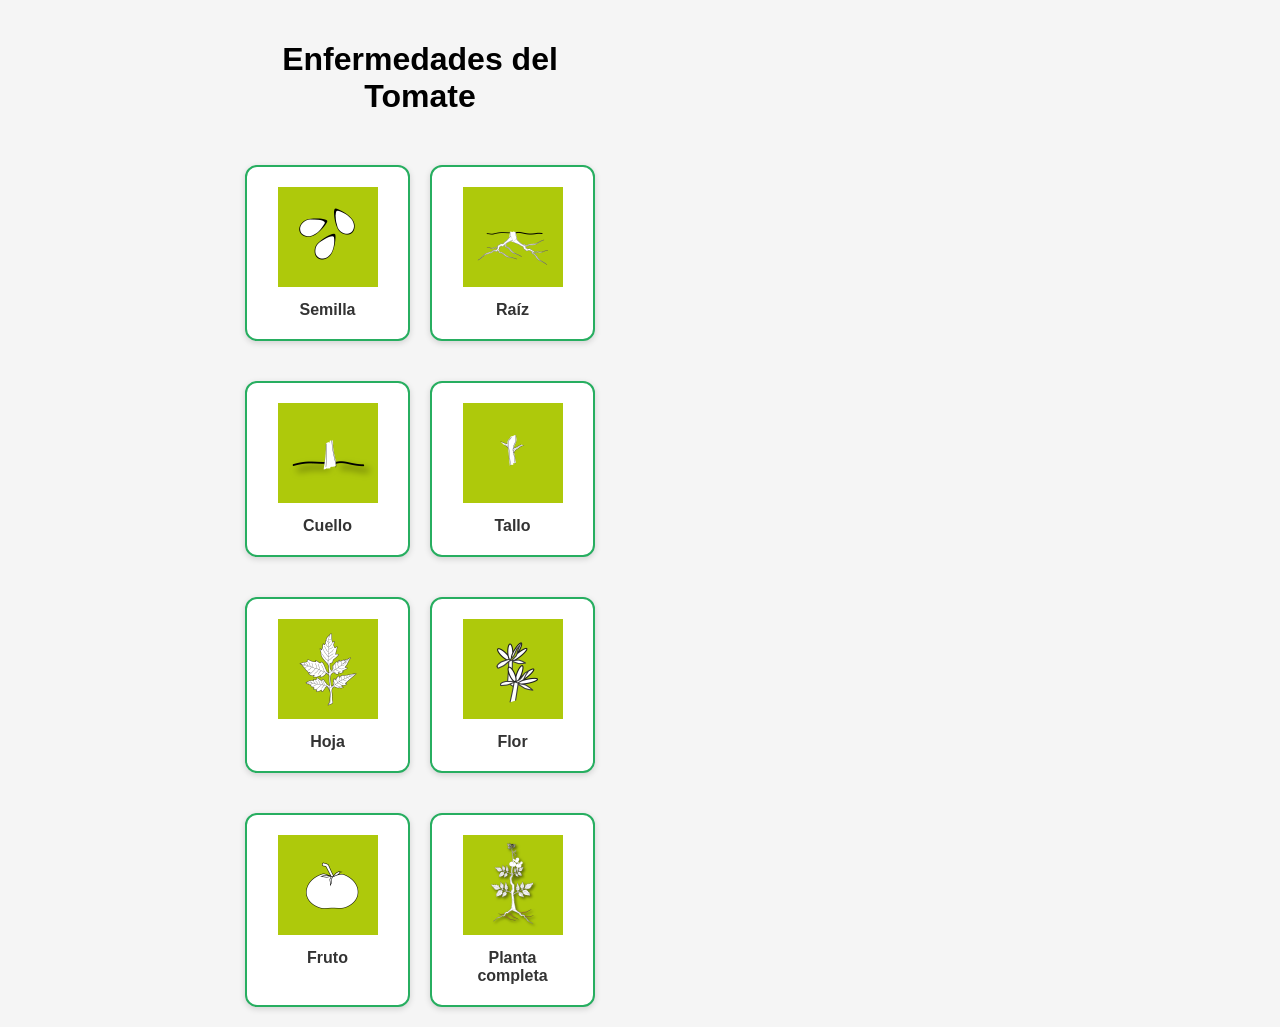
==== index.html @ dbea2f17 "Add files via upload" ====
<!DOCTYPE html>
<html lang="es">

<head>

<meta charset="UTF-8">

<meta
    name="viewport"
    content="width=device-width, initial-scale=1.0"
>

<title>
Enfermedades del Tomate
</title>

<link rel="stylesheet" href="style.css">

<style>

body{
    font-family: Arial, sans-serif;
    margin:0;
    padding:20px;
    background:#f5f5f5;
}

.container{
    max-width:350px;
    margin:auto;
}

h1{
    text-align:center;
    margin-bottom:30px;
}

.grid{

    display:grid;

    grid-template-columns:
        repeat(2,1fr);

    gap:20px;
}

.card{

    background:white;

    border-radius:12px;

    padding:20px;

    text-align:center;

    text-decoration:none;

    color:#333;

    box-shadow:
        0 2px 6px rgba(0,0,0,.15);

    transition:.2s;
}

.card:hover{

    transform:translateY(-4px);

    box-shadow:
        0 4px 12px rgba(0,0,0,.2);
}

.card img{

    width:100px;

    height:100px;

    object-fit:contain;

    margin-bottom:10px;
}

.card span{

    display:block;

    font-weight:bold;
}

</style>

</head>

<body>

<div class="container">

<h1>
Enfermedades del Tomate
</h1>

<div class="grid">

<a class="card" href="sintomas.html?loc=L01">
<img src="images/iconos/semilla.png">
<span>Semilla</span>
</a>

<a class="card" href="sintomas.html?loc=L02">
<img src="images/iconos/raiz.png">
<span>Raíz</span>
</a>

<a class="card" href="sintomas.html?loc=L03">
<img src="images/iconos/cuello.png">
<span>Cuello</span>
</a>

<a class="card" href="sintomas.html?loc=L04">
<img src="images/iconos/tallo.png">
<span>Tallo</span>
</a>

<a class="card" href="sintomas.html?loc=L05">
<img src="images/iconos/hoja.png">
<span>Hoja</span>
</a>

<a class="card" href="sintomas.html?loc=L06">
<img src="images/iconos/flor.png">
<span>Flor</span>
</a>

<a class="card" href="sintomas.html?loc=L07">
<img src="images/iconos/fruto.png">
<span>Fruto</span>
</a>

<a class="card" href="sintomas.html?loc=L08">
<img src="images/iconos/planta.png">
<span>Planta completa</span>
</a>

</div>

</div>

</body>

</html>
---- style.css ----
body {

    font-family: 'Segoe UI', sans-serif;

    max-width: 800px;

    margin: auto;

    padding: 20px;

    background: #f4f7f6;
}

/* ========================= */
/* SECCIONES */
/* ========================= */

.step {

    background: white;

    padding: 15px;

    margin-bottom: 15px;

    border-left: 5px solid #27ae60;

    border-radius: 4px;

    box-shadow:
        0 2px 5px rgba(0,0,0,0.1);
}

label {

    font-weight: bold;

    color: #2c3e50;
}

.hidden {

    display: none;
}

/* ========================= */
/* SELECTS */
/* ========================= */

select {

    width: 100%;

    padding: 10px;

    margin-top: 5px;

    border: 1px solid #ddd;

    border-radius: 4px;

    font-size: 15px;
}

/* ========================= */
/* TARJETA DIAGNOSTICO */
/* ========================= */

.card {

    background: #fff;

    border: 2px solid #27ae60;

    padding: 20px;

    border-radius: 8px;

    margin-top: 20px;
}

.manejo-box {

    background: #e8f5e9;

    padding: 10px;

    border-radius: 4px;

    margin: 15px 0;
}

/* ========================= */
/* ALERTAS MARBETE */
/* ========================= */

#alerta-seguridad {

    padding: 10px;

    text-align: center;

    border-radius: 4px;

    font-weight: bold;

    color: white;

    margin-top: 10px;
}

.marbete-verde {

    background: #2ecc71;
}

.marbete-azul {

    background: #3498db;
}

.marbete-amarillo {

    background: #f1c40f;

    color: #000 !important;
}

.marbete-rojo {

    background: #e74c3c;
}

/* ========================= */
/* GALERIA DE SINTOMAS */
/* ========================= */

#galeria-sintomas {

    display: grid;

    grid-template-columns:
        repeat(auto-fit, minmax(260px, 1fr));

    gap: 20px;

    margin-top: 15px;
}

/* ========================= */
/* TARJETAS DE SINTOMAS */
/* ========================= */

.tarjeta-sintoma {

    background: white;

    border: 2px solid #ddd;

    border-radius: 10px;

    overflow: hidden;

    cursor: pointer;

    transition: all .2s ease;

    box-shadow:
        0 2px 5px rgba(0,0,0,0.1);
}

.tarjeta-sintoma:hover {

    transform: translateY(-3px);

    border-color: #27ae60;
}

.tarjeta-sintoma img {

    width: 100%;

    aspect-ratio: 2 / 3;

    object-fit: cover;

    display: block;
}

.tarjeta-sintoma h4 {

    margin: 12px 12px 5px;

    color: #2c3e50;

    font-size: 1rem;
}

.tarjeta-sintoma p {

    margin: 0 12px 12px;

    font-size: 0.9rem;

    color: #555;

    line-height: 1.4;
}

/* ========================= */
/* TARJETA SELECCIONADA */
/* ========================= */

.tarjeta-seleccionada {

    border: 3px solid #27ae60;

    box-shadow:
        0 0 10px rgba(39,174,96,.4);
}

/* ========================= */
/* PARTE OBSERVADA */
/* ========================= */

#parte-seleccionada {

    font-size: 1.1rem;

    font-weight: bold;

    color: #27ae60;
}

/* ========================= */
/* RESPONSIVE */
/* ========================= */

@media (max-width: 600px) {

    body {

        padding: 10px;
    }

    #galeria-sintomas {

        grid-template-columns: 1fr;
    }

    .tarjeta-sintoma img {

        max-height: 420px;
    }
}
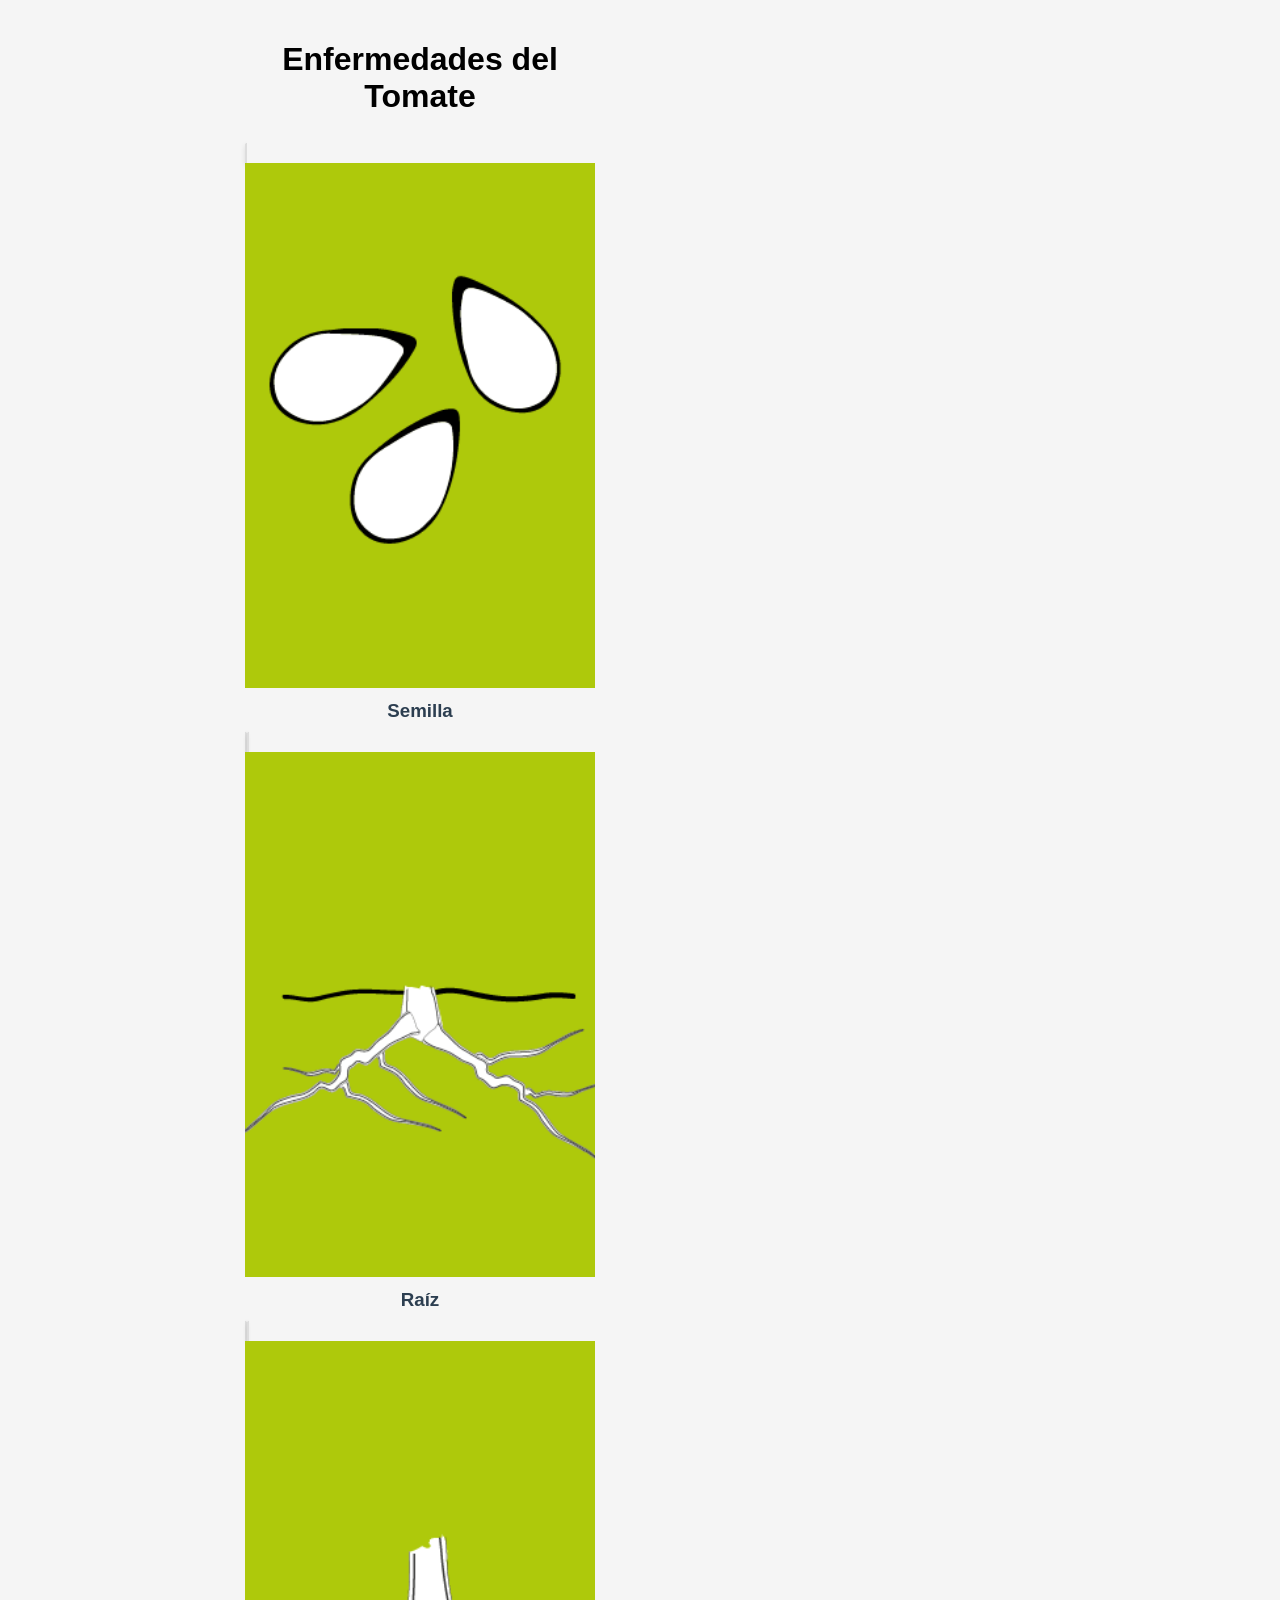
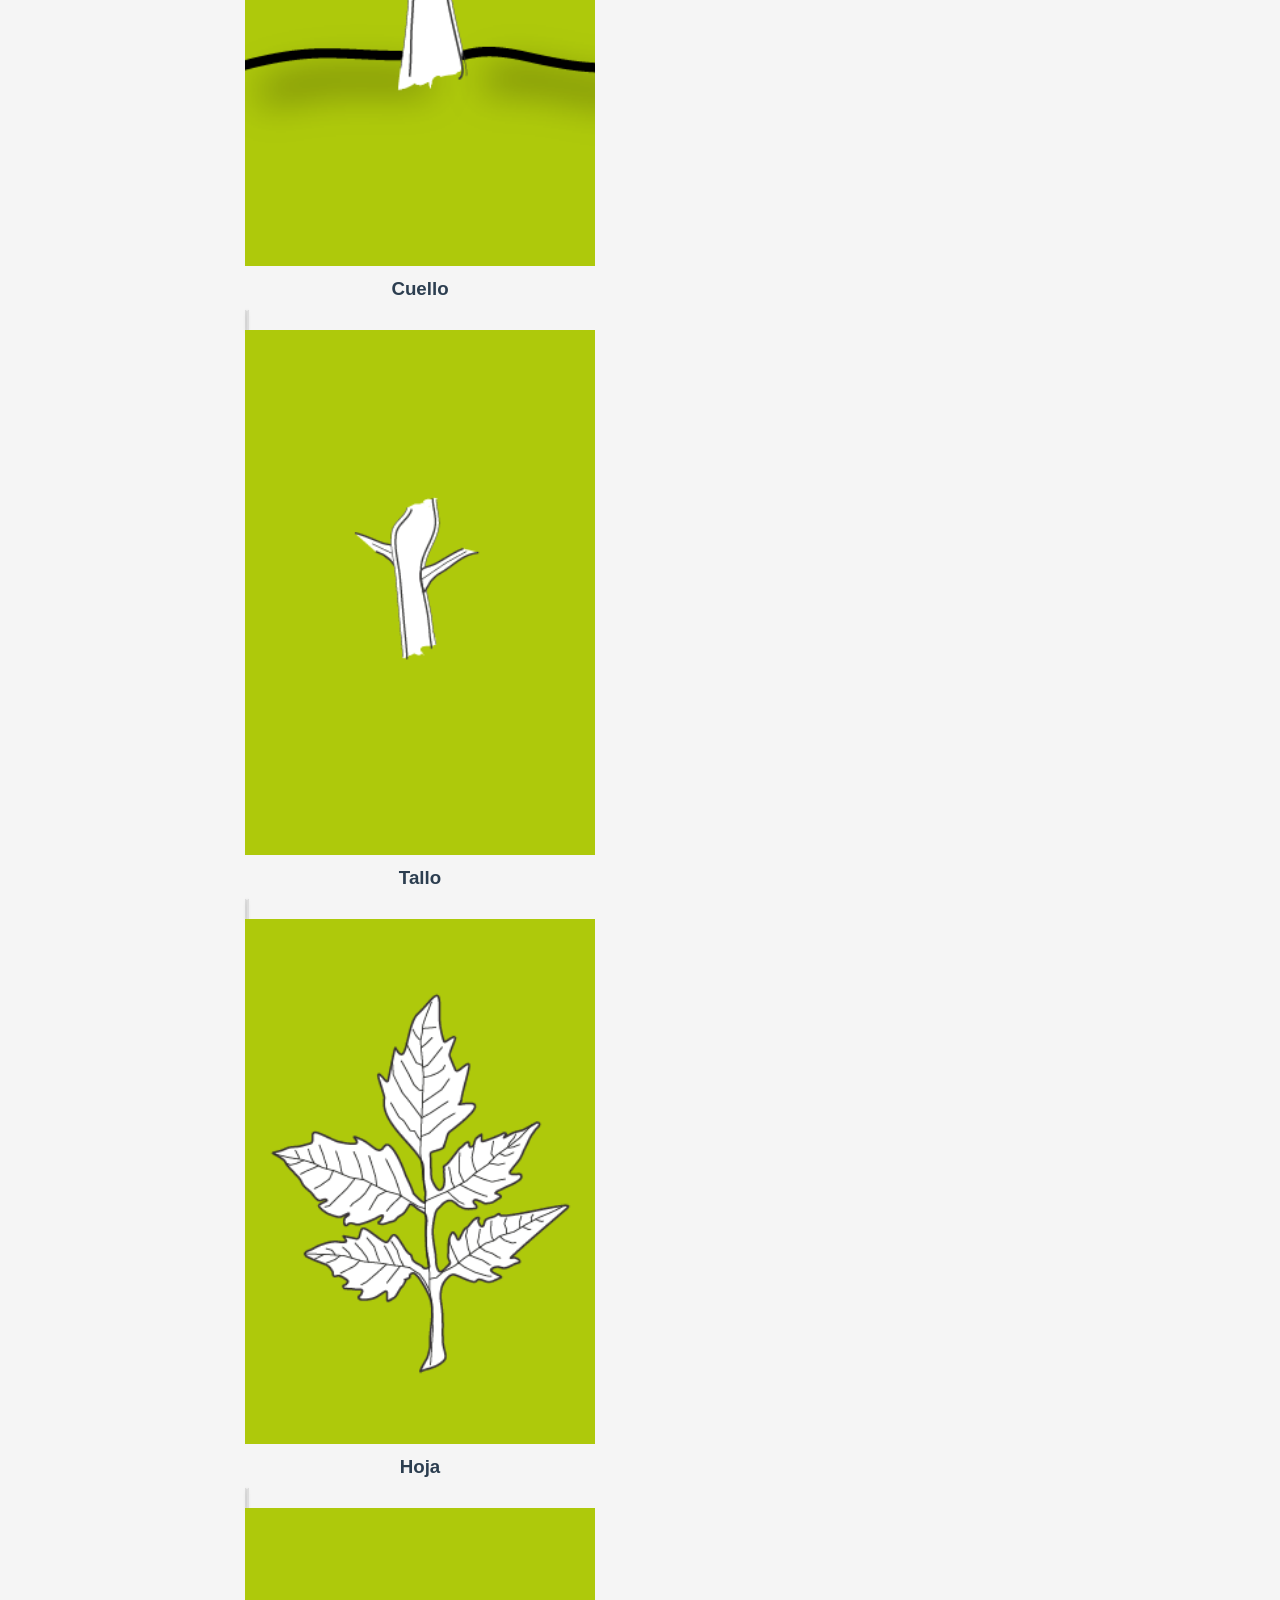
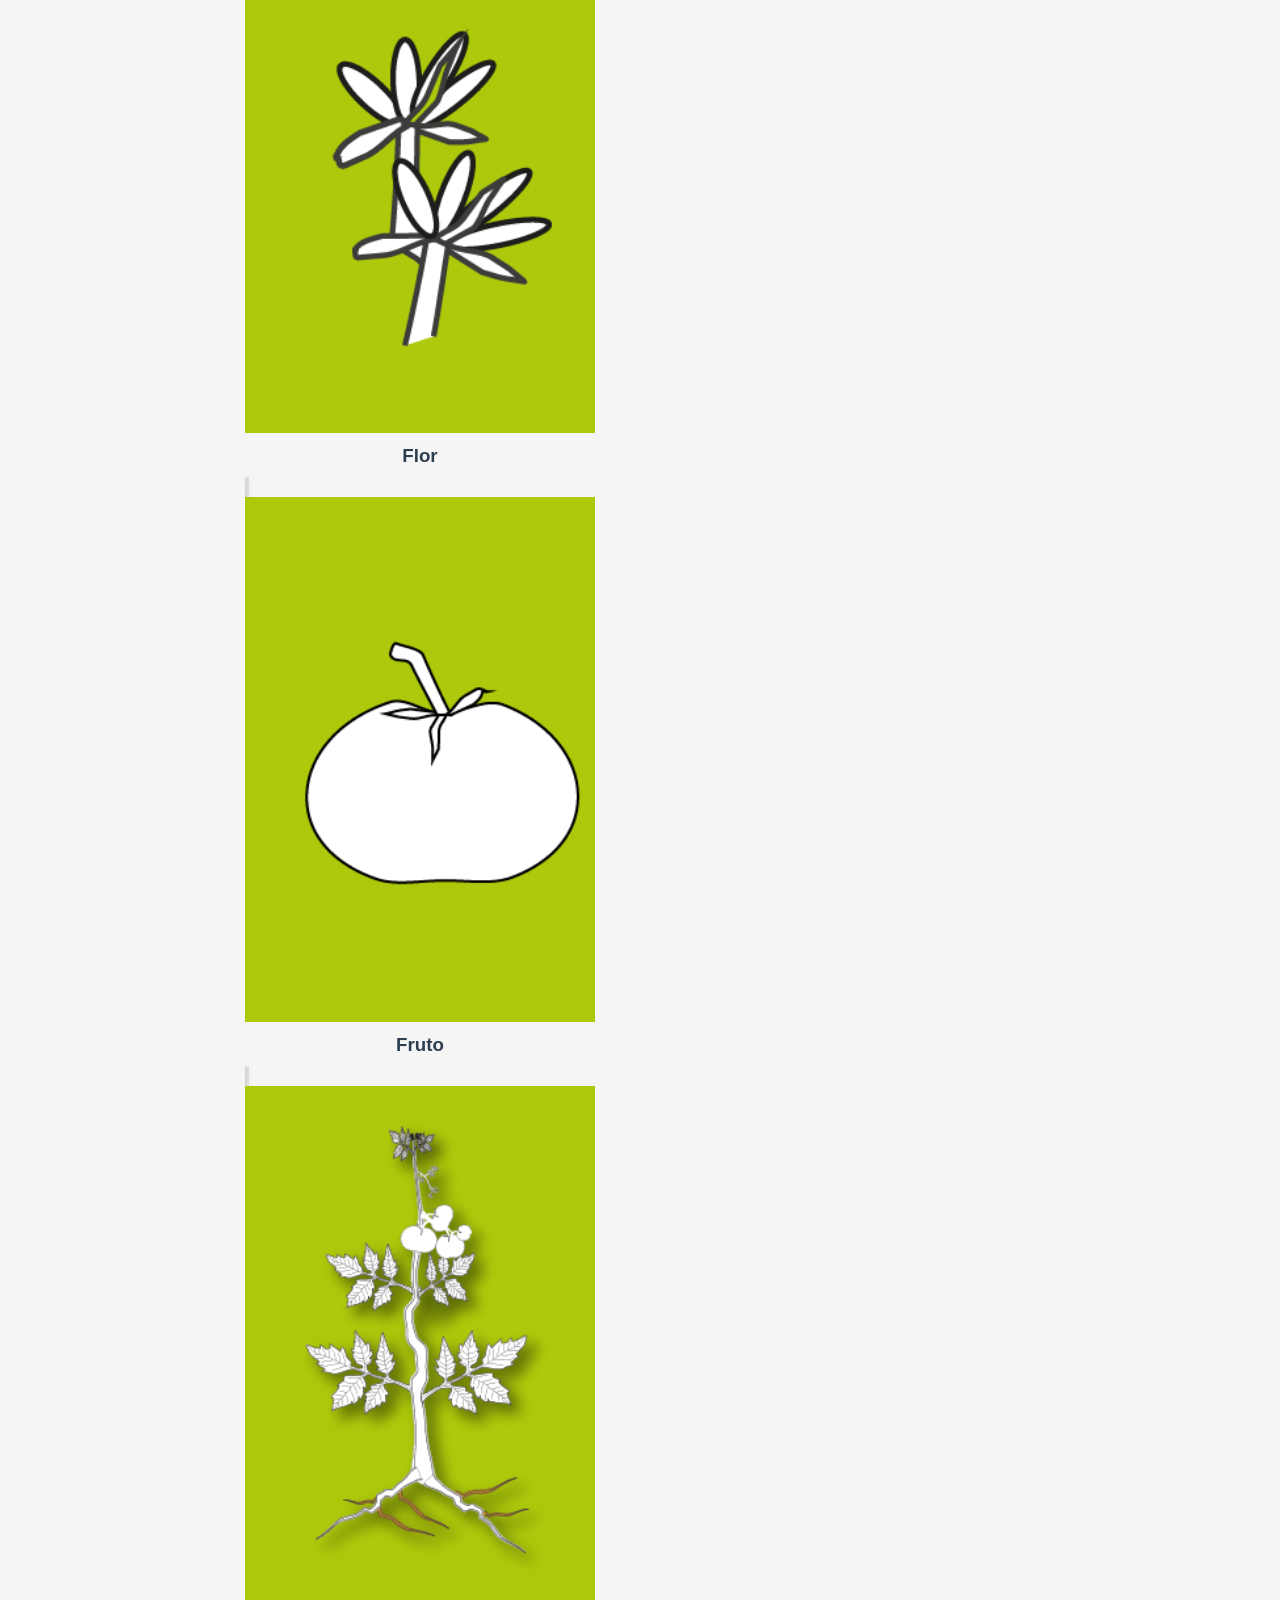
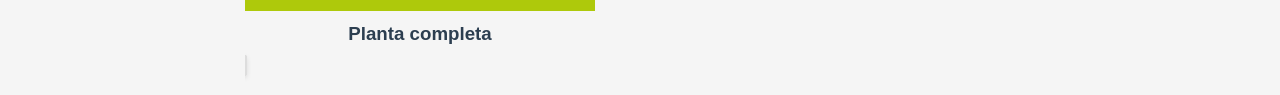
==== commit 2ca00304: "Update index.html" ====
--- a/index.html
+++ b/index.html
@@ -103,52 +103,51 @@
 Enfermedades del Tomate
 </h1>
 
-<div class="grid">
+<div id="galeria-partes">
 
-<a class="card" href="sintomas.html?loc=L01">
-<img src="images/iconos/semilla.png">
-<span>Semilla</span>
-</a>
+    <a class="tarjeta-parte" href="sintomas.html?loc=L01">
+        <img src="images/iconos/semilla.png" alt="Semilla">
+        <h3>Semilla</h3>
+    </a>
 
-<a class="card" href="sintomas.html?loc=L02">
-<img src="images/iconos/raiz.png">
-<span>Raíz</span>
-</a>
+    <a class="tarjeta-parte" href="sintomas.html?loc=L02">
+        <img src="images/iconos/raiz.png" alt="Raíz">
+        <h3>Raíz</h3>
+    </a>
 
-<a class="card" href="sintomas.html?loc=L03">
-<img src="images/iconos/cuello.png">
-<span>Cuello</span>
-</a>
+    <a class="tarjeta-parte" href="sintomas.html?loc=L03">
+        <img src="images/iconos/cuello.png" alt="Cuello">
+        <h3>Cuello</h3>
+    </a>
 
-<a class="card" href="sintomas.html?loc=L04">
-<img src="images/iconos/tallo.png">
-<span>Tallo</span>
-</a>
+    <a class="tarjeta-parte" href="sintomas.html?loc=L04">
+        <img src="images/iconos/tallo.png" alt="Tallo">
+        <h3>Tallo</h3>
+    </a>
 
-<a class="card" href="sintomas.html?loc=L05">
-<img src="images/iconos/hoja.png">
-<span>Hoja</span>
-</a>
+    <a class="tarjeta-parte" href="sintomas.html?loc=L05">
+        <img src="images/iconos/hoja.png" alt="Hoja">
+        <h3>Hoja</h3>
+    </a>
 
-<a class="card" href="sintomas.html?loc=L06">
-<img src="images/iconos/flor.png">
-<span>Flor</span>
-</a>
+    <a class="tarjeta-parte" href="sintomas.html?loc=L06">
+        <img src="images/iconos/flor.png" alt="Flor">
+        <h3>Flor</h3>
+    </a>
 
-<a class="card" href="sintomas.html?loc=L07">
-<img src="images/iconos/fruto.png">
-<span>Fruto</span>
-</a>
+    <a class="tarjeta-parte" href="sintomas.html?loc=L07">
+        <img src="images/iconos/fruto.png" alt="Fruto">
+        <h3>Fruto</h3>
+    </a>
 
-<a class="card" href="sintomas.html?loc=L08">
-<img src="images/iconos/planta.png">
-<span>Planta completa</span>
-</a>
+    <a class="tarjeta-parte" href="sintomas.html?loc=L08">
+        <img src="images/iconos/planta.png" alt="Planta completa">
+        <h3>Planta completa</h3>
+    </a>
 
 </div>
-
 </div>
 
 </body>
 
-</html>+</html>
--- a/style.css
+++ b/style.css
@@ -231,6 +231,72 @@
 
     color: #27ae60;
 }
+///-----------------------------
+/* ========================= */
+/* GALERIA DE PARTES */
+/* ========================= */
+
+#galeria-partes {
+
+    display: grid;
+
+    grid-template-columns:
+        repeat(auto-fit, minmax(260px, 1fr));
+
+    gap: 20px;
+
+    margin-top: 15px;
+}
+
+.tarjeta-parte {
+
+    background: white;
+
+    border: 2px solid #ddd;
+
+    border-radius: 10px;
+
+    overflow: hidden;
+
+    cursor: pointer;
+
+    transition: all .2s ease;
+
+    box-shadow:
+        0 2px 5px rgba(0,0,0,0.1);
+
+    text-decoration: none;
+
+    color: inherit;
+}
+
+.tarjeta-parte:hover {
+
+    transform: translateY(-3px);
+
+    border-color: #27ae60;
+}
+
+.tarjeta-parte img {
+
+    width: 100%;
+
+    aspect-ratio: 2 / 3;
+
+    object-fit: cover;
+
+    display: block;
+}
+
+.tarjeta-parte h3 {
+
+    margin: 12px;
+
+    text-align: center;
+
+    color: #2c3e50;
+}
+///-----------------------------
 
 /* ========================= */
 /* RESPONSIVE */
@@ -238,6 +304,12 @@
 
 @media (max-width: 600px) {
 
+    ///-----------------------
+#galeria-partes {
+
+    grid-template-columns: 1fr;
+}
+    ///-----------------------
     body {
 
         padding: 10px;
@@ -252,4 +324,28 @@
 
         max-height: 420px;
     }
-}+}
+
+#volver-arriba {
+
+    margin-bottom: 15px;
+
+    padding: 10px 15px;
+
+    background: #2e7d32;
+
+    color: white;
+
+    border: none;
+
+    border-radius: 6px;
+
+    cursor: pointer;
+
+    font-size: 14px;
+}
+
+#volver-arriba:hover {
+
+    opacity: 0.9;
+}
